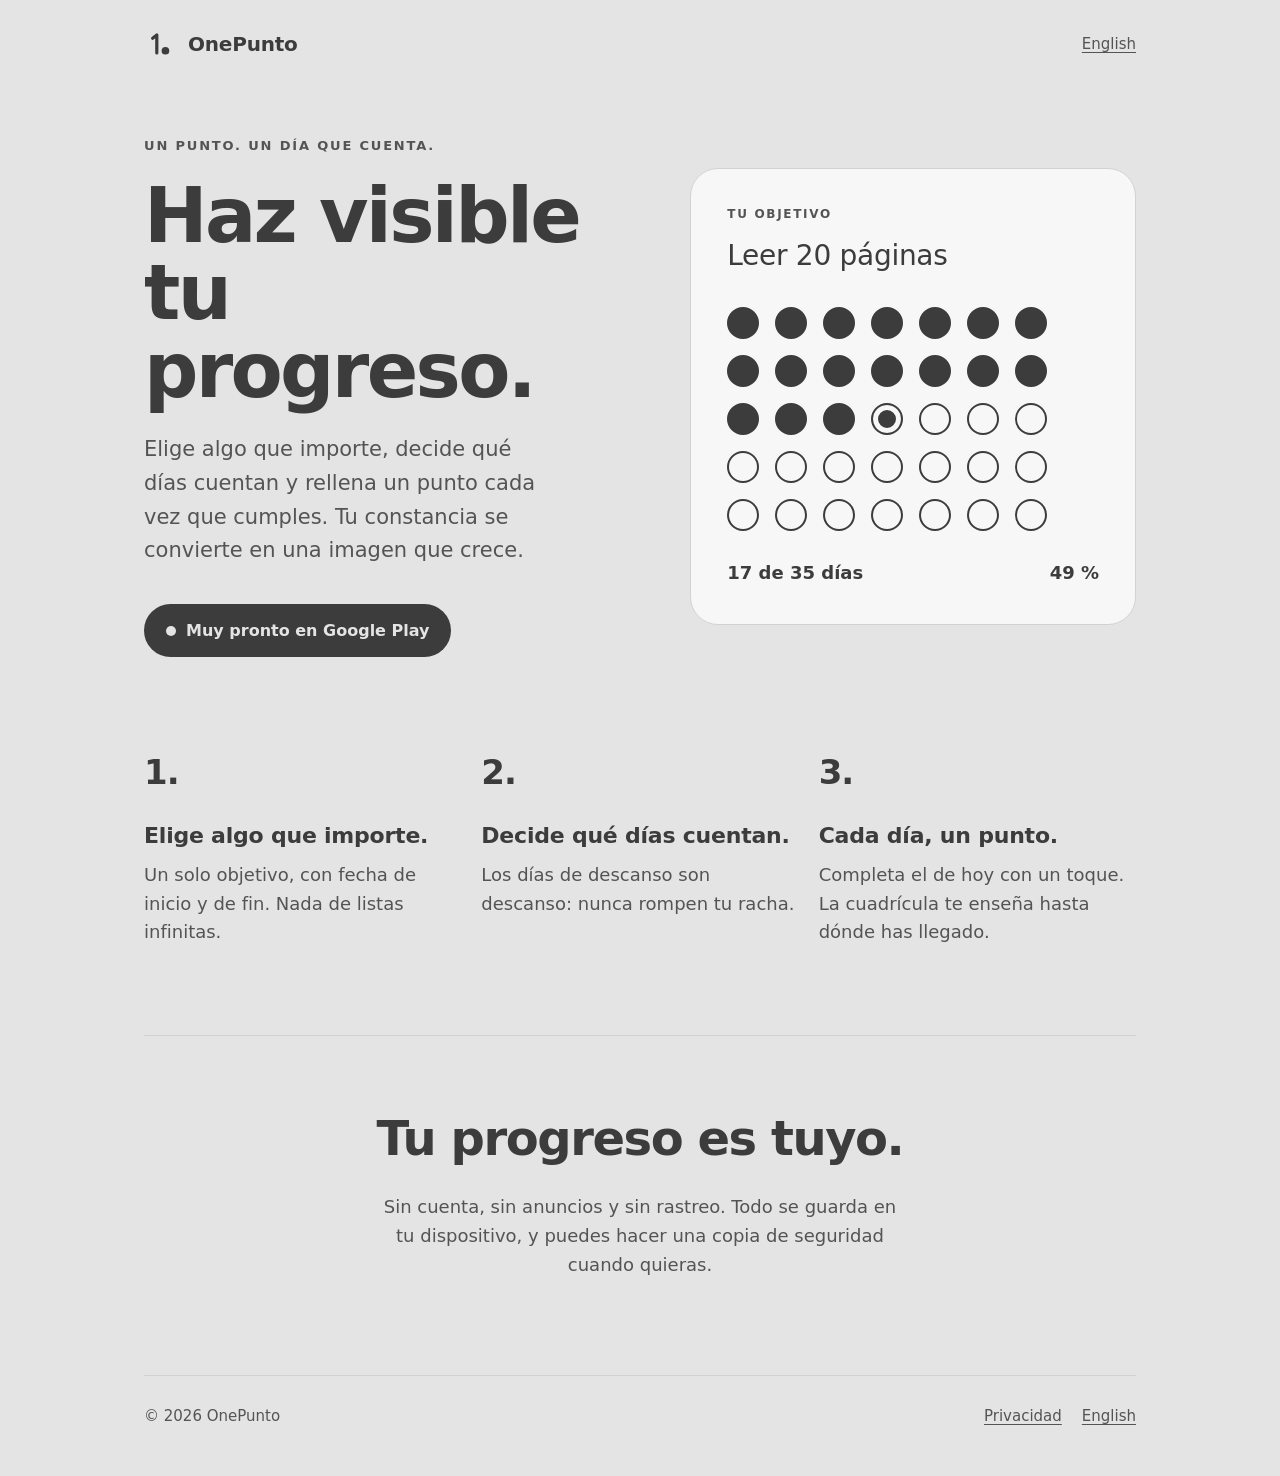
==== index.html @ 5f41b407 "Publish the OnePunto website and privacy policy Co-Authored-By: Claude Opus 5 <noreply@anthropic.com" ====
<!doctype html>
<html lang="es">
<head>
<meta charset="utf-8">
<meta name="viewport" content="width=device-width, initial-scale=1">
<title>OnePunto · Haz visible tu progreso</title>
<meta name="description" content="Un objetivo y un punto cada día. OnePunto convierte tu constancia en una imagen que crece. Sin cuenta, sin anuncios, con tus datos en tu móvil.">
<meta name="theme-color" content="#e4e4e5" media="(prefers-color-scheme: light)">
<meta name="theme-color" content="#242424" media="(prefers-color-scheme: dark)">
<meta property="og:title" content="OnePunto · Haz visible tu progreso">
<meta property="og:description" content="Un objetivo y un punto cada día. OnePunto convierte tu constancia en una imagen que crece. Sin cuenta, sin anuncios, con tus datos en tu móvil.">
<meta property="og:type" content="website">
<meta property="og:image" content="assets/icon-512.png">
<link rel="icon" href="assets/favicon.svg" type="image/svg+xml">
<link rel="apple-touch-icon" href="assets/icon-192.png">
<link rel="alternate" hreflang="en" href="en/">
<link rel="stylesheet" href="assets/style.css">
</head>
<body>
<div class="wrap">
<header class="top">
  <a class="lockup" href="./" aria-label="OnePunto"><svg viewBox="0 0 100 100" aria-hidden="true" focusable="false"><path d="M27,32 L40,22 L40,78" fill="none" stroke="currentColor" stroke-width="10" stroke-linecap="round" stroke-linejoin="round"/><circle cx="67" cy="71" r="12" fill="currentColor"/></svg><span>OnePunto</span></a>
  <a class="lang" href="en/" hreflang="en" lang="en">English</a>
</header>
<main>
<section class="hero">
  <div>
    <p class="eyebrow">Un punto. Un día que cuenta.</p>
    <h1>Haz visible<br>tu progreso.</h1>
    <p class="lead">Elige algo que importe, decide qué días cuentan y rellena un punto cada vez que cumples. Tu constancia se convierte en una imagen que crece.</p>
    <span class="pill">Muy pronto en Google Play</span>
  </div>
  <div class="card">
    <p class="label">Tu objetivo</p>
    <p class="goal">Leer 20 páginas</p>
    <div class="dots" role="img" aria-label="Cuadrícula de ejemplo: 17 de 35 puntos completados y hoy pendiente."><span class="dot on" style="--i:0"></span><span class="dot on" style="--i:1"></span><span class="dot on" style="--i:2"></span><span class="dot on" style="--i:3"></span><span class="dot on" style="--i:4"></span><span class="dot on" style="--i:5"></span><span class="dot on" style="--i:6"></span><span class="dot on" style="--i:7"></span><span class="dot on" style="--i:8"></span><span class="dot on" style="--i:9"></span><span class="dot on" style="--i:10"></span><span class="dot on" style="--i:11"></span><span class="dot on" style="--i:12"></span><span class="dot on" style="--i:13"></span><span class="dot on" style="--i:14"></span><span class="dot on" style="--i:15"></span><span class="dot on" style="--i:16"></span><span class="dot today"></span><span class="dot"></span><span class="dot"></span><span class="dot"></span><span class="dot"></span><span class="dot"></span><span class="dot"></span><span class="dot"></span><span class="dot"></span><span class="dot"></span><span class="dot"></span><span class="dot"></span><span class="dot"></span><span class="dot"></span><span class="dot"></span><span class="dot"></span><span class="dot"></span><span class="dot"></span></div>
    <div class="meta"><span>17 de 35 días</span><span>49 %</span></div>
  </div>
</section>
<div class="steps"><section class="step"><div class="num" aria-hidden="true">1.</div><h2>Elige algo que importe.</h2><p>Un solo objetivo, con fecha de inicio y de fin. Nada de listas infinitas.</p></section><section class="step"><div class="num" aria-hidden="true">2.</div><h2>Decide qué días cuentan.</h2><p>Los días de descanso son descanso: nunca rompen tu racha.</p></section><section class="step"><div class="num" aria-hidden="true">3.</div><h2>Cada día, un punto.</h2><p>Completa el de hoy con un toque. La cuadrícula te enseña hasta dónde has llegado.</p></section></div>
<section class="promise">
  <h2>Tu progreso es tuyo.</h2>
  <p>Sin cuenta, sin anuncios y sin rastreo. Todo se guarda en tu dispositivo, y puedes hacer una copia de seguridad cuando quieras.</p>
</section>
</main>
<footer>
  <span>© 2026 OnePunto</span>
  <nav><a href="privacidad/">Privacidad</a><a href="en/" hreflang="en" lang="en">English</a></nav>
</footer>
</div>
</body>
</html>
---- assets/style.css ----
/* OnePunto: paper and ink, the same palette as the app. */
:root {
  --paper: #e4e4e5;
  --surface: #f7f7f7;
  --ink: #3c3c3c;
  --soft: #545454;
  --line: #d2d2d2;
  --radius: 28px;
  color-scheme: light dark;
}
@media (prefers-color-scheme: dark) {
  :root {
    --paper: #242424;
    --surface: #2f2f2f;
    --ink: #e4e4e5;
    --soft: #bebebe;
    --line: #454545;
  }
}
* { box-sizing: border-box; }
html { -webkit-text-size-adjust: 100%; }
body {
  margin: 0;
  background: var(--paper);
  color: var(--ink);
  font: 400 18px/1.6 system-ui, -apple-system, "Segoe UI", Roboto, "Helvetica Neue", Arial, sans-serif;
  -webkit-font-smoothing: antialiased;
}
a { color: inherit; text-underline-offset: 3px; }
a:focus-visible { outline: 3px solid var(--ink); outline-offset: 3px; border-radius: 6px; }
.wrap { max-width: 1040px; margin: 0 auto; padding: 0 24px; }
header.top { display: flex; align-items: center; justify-content: space-between; padding: 28px 0; }
.lockup { display: inline-flex; align-items: center; gap: 12px; text-decoration: none; font-weight: 600; font-size: 20px; letter-spacing: -0.01em; }
.lockup svg { width: 32px; height: 32px; }
.lang { font-size: 15px; color: var(--soft); }
.hero { display: grid; grid-template-columns: 1.1fr 1fr; gap: 56px; align-items: center; padding: 48px 0 88px; }
.eyebrow { font-size: 13px; font-weight: 600; letter-spacing: 0.14em; text-transform: uppercase; color: var(--soft); margin: 0 0 20px; }
h1 { font-size: clamp(44px, 7vw, 76px); line-height: 1.02; letter-spacing: -0.035em; margin: 0 0 24px; font-weight: 700; }
.lead { font-size: 21px; color: var(--soft); margin: 0 0 36px; max-width: 30ch; }
.pill { display: inline-flex; align-items: center; gap: 10px; background: var(--ink); color: var(--paper); border-radius: 999px; padding: 14px 22px; font-weight: 600; font-size: 16px; }
.pill::before { content: ""; width: 10px; height: 10px; border-radius: 50%; background: currentColor; }
.card { background: var(--surface); border: 1px solid var(--line); border-radius: var(--radius); padding: 36px; }
.card .label { font-size: 12px; font-weight: 600; letter-spacing: 0.14em; text-transform: uppercase; color: var(--soft); margin: 0 0 10px; }
.card .goal { font-size: 28px; margin: 0 0 28px; letter-spacing: -0.01em; }
.dots { display: grid; grid-template-columns: repeat(7, 1fr); gap: 16px; max-width: 320px; }
.dot { aspect-ratio: 1; border-radius: 50%; border: 2px solid var(--ink); }
.dot.on { background: var(--ink); animation: fill 420ms ease-out both; animation-delay: calc(var(--i) * 90ms + 300ms); }
.dot.today { box-shadow: inset 0 0 0 5px var(--surface), inset 0 0 0 20px var(--ink); animation: none; background: transparent; }
.meta { display: flex; justify-content: space-between; margin-top: 28px; font-weight: 600; }
@keyframes fill { from { background: transparent; transform: scale(0.6); } to { background: var(--ink); transform: scale(1); } }
.steps { display: grid; grid-template-columns: repeat(3, 1fr); gap: 20px; padding: 0 0 88px; }
.step h2 { font-size: 22px; margin: 18px 0 8px; letter-spacing: -0.01em; }
.step p { margin: 0; color: var(--soft); }
.num { font-weight: 700; font-size: 34px; letter-spacing: -0.03em; }
.num b { font-weight: 700; }
.promise { text-align: center; padding: 64px 0 96px; border-top: 1px solid var(--line); }
.promise h2 { font-size: clamp(32px, 5vw, 48px); letter-spacing: -0.03em; margin: 0 0 16px; }
.promise p { color: var(--soft); max-width: 46ch; margin: 0 auto; }
footer { border-top: 1px solid var(--line); padding: 28px 0 48px; font-size: 15px; color: var(--soft); display: flex; gap: 24px; flex-wrap: wrap; justify-content: space-between; }
footer nav { display: flex; gap: 20px; }
article.legal { max-width: 720px; padding: 24px 0 80px; }
article.legal h1 { font-size: clamp(36px, 6vw, 52px); }
article.legal h2 { font-size: 22px; margin: 44px 0 10px; letter-spacing: -0.01em; }
article.legal p, article.legal li { color: var(--ink); }
article.legal .updated { color: var(--soft); margin-top: -8px; }
article.legal .summary { background: var(--surface); border: 1px solid var(--line); border-radius: 20px; padding: 22px 26px; font-size: 19px; }
@media (max-width: 820px) {
  .hero { grid-template-columns: 1fr; gap: 40px; padding: 24px 0 64px; }
  .steps { grid-template-columns: 1fr; }
  .card { padding: 28px; }
}
@media (prefers-reduced-motion: reduce) {
  .dot.on { animation: none; }
}
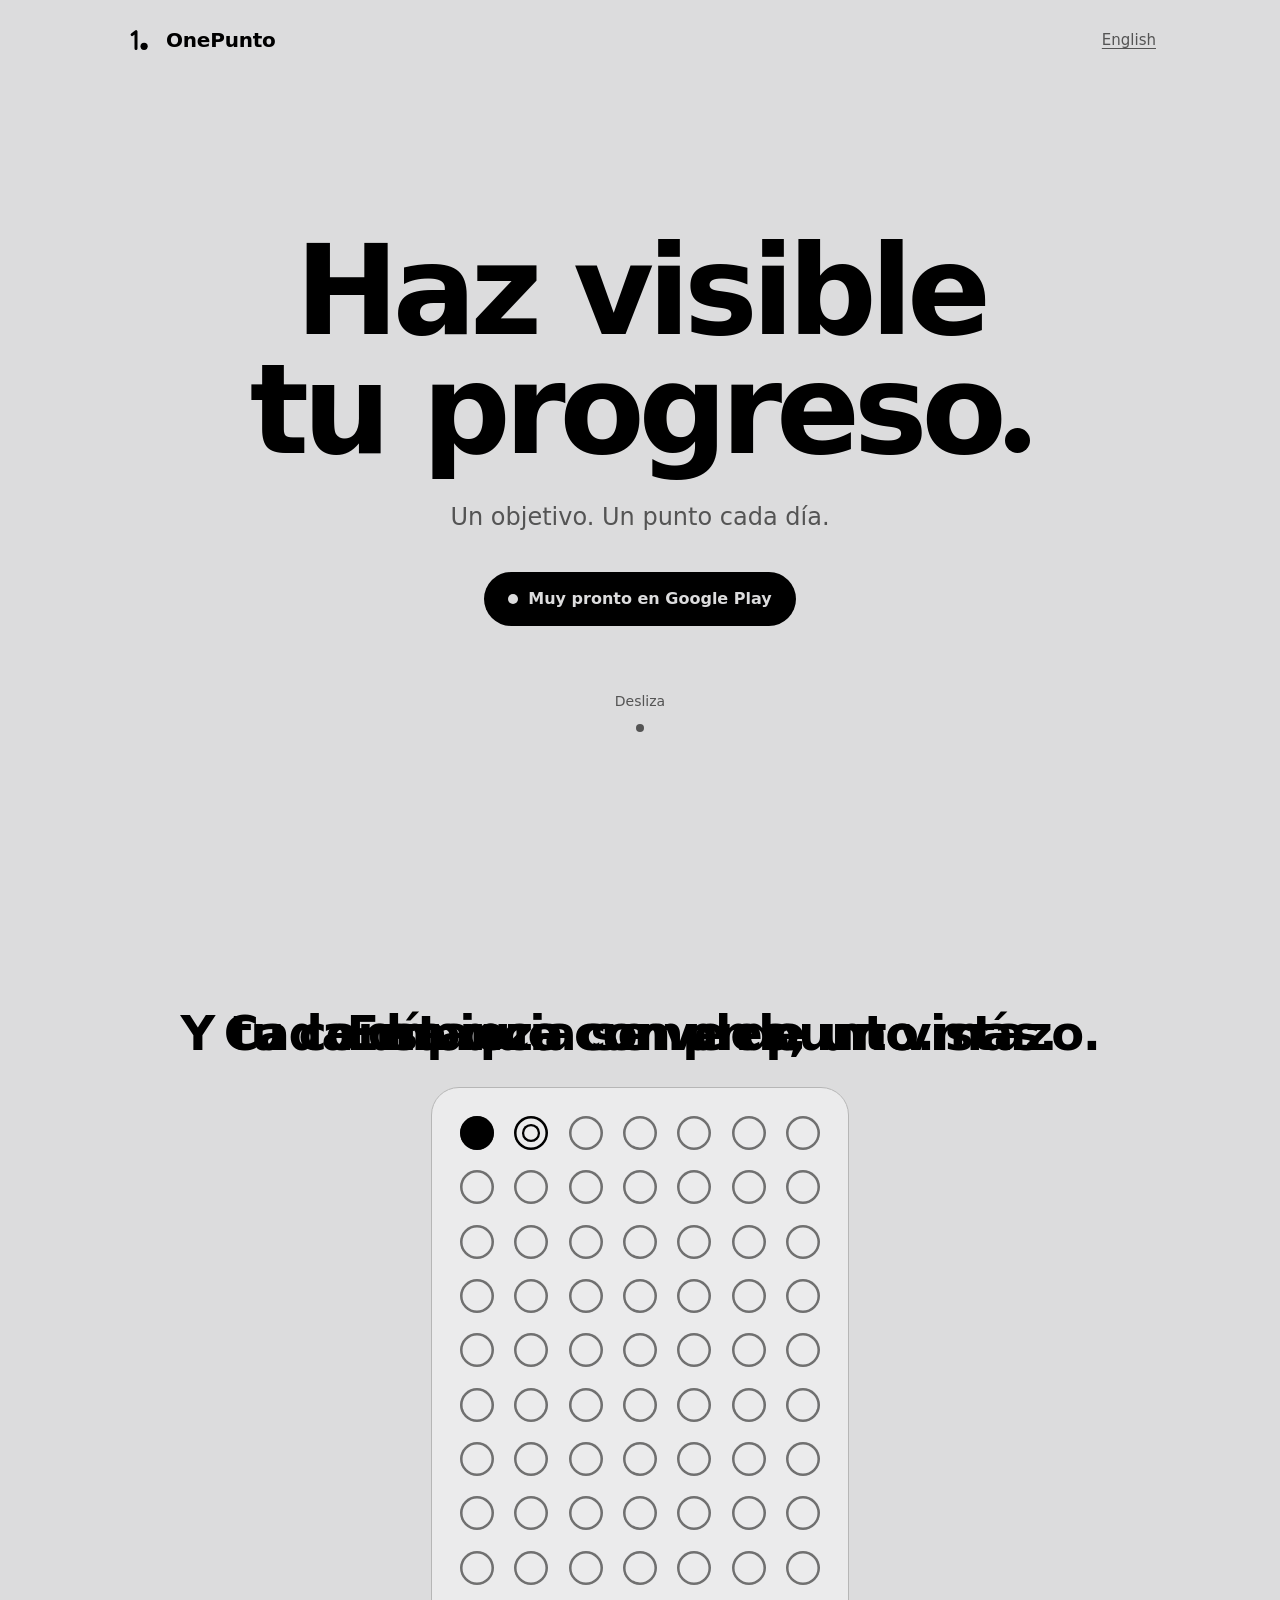
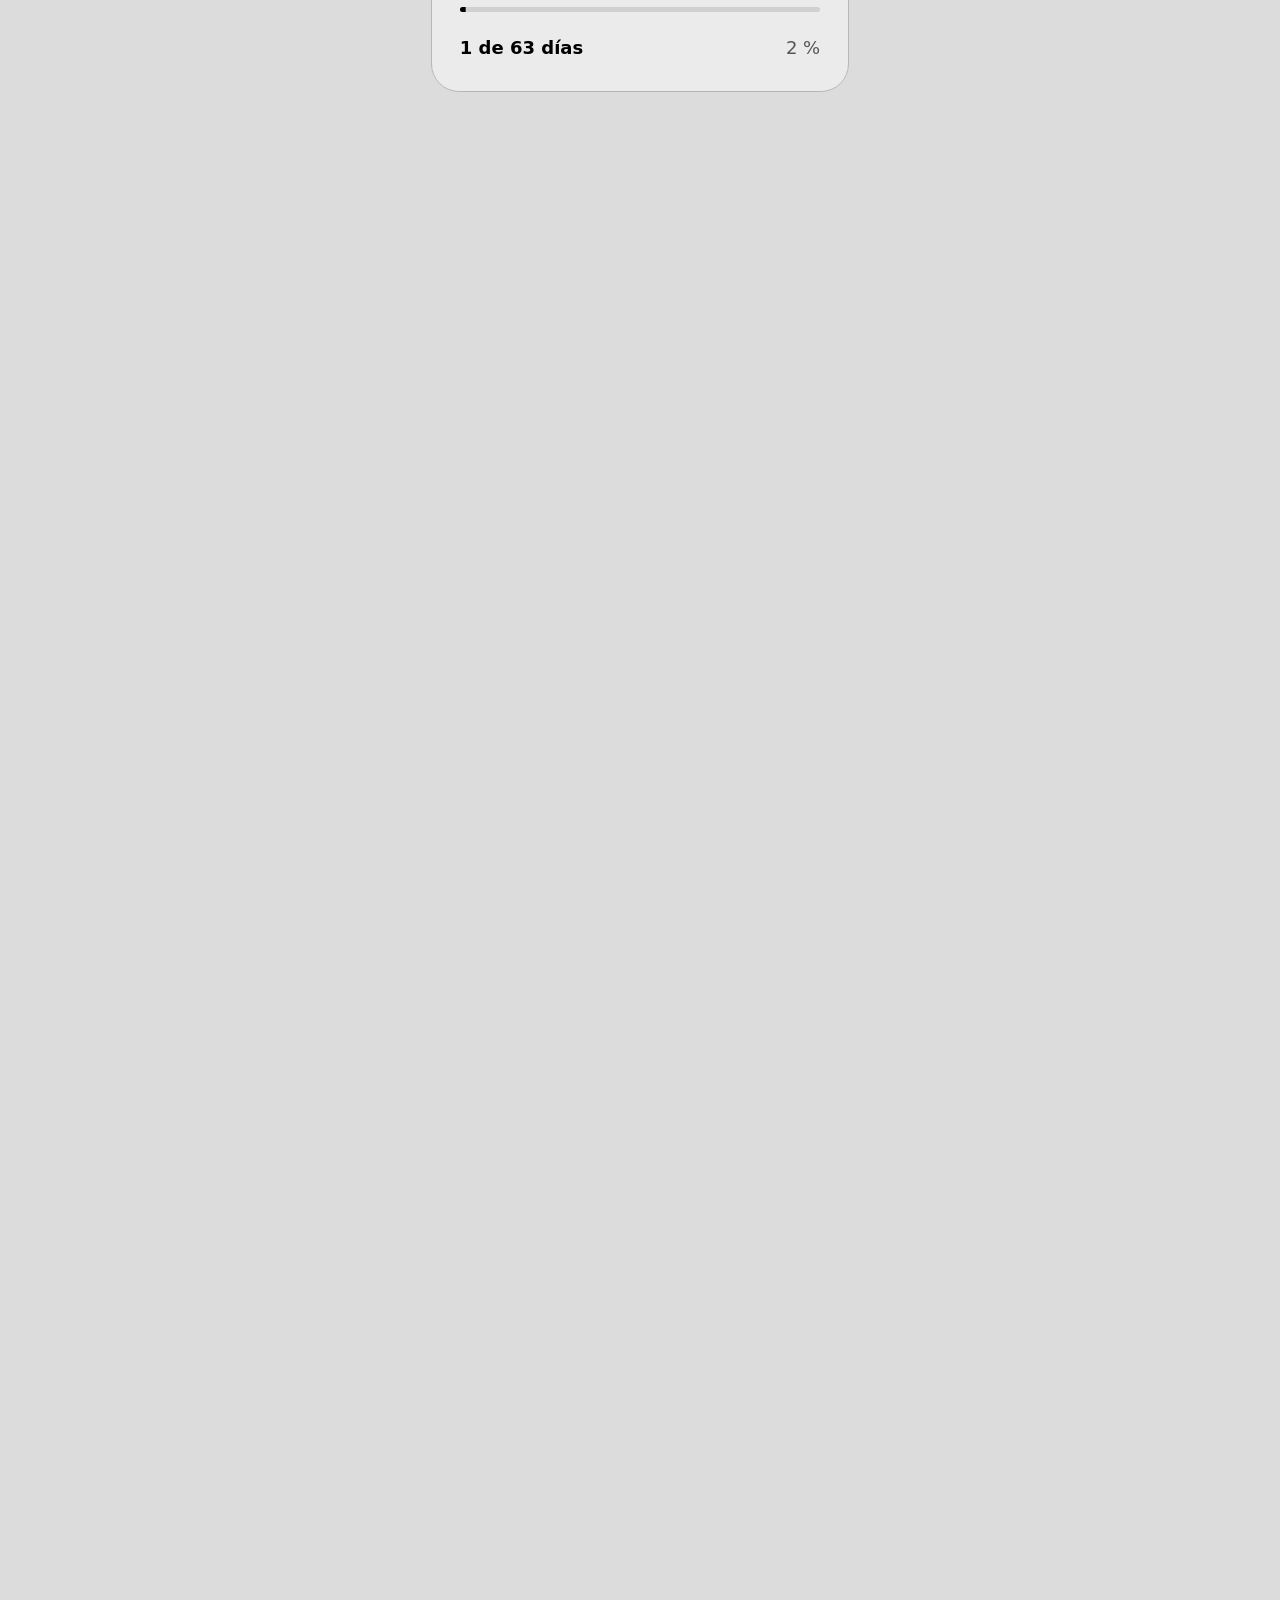
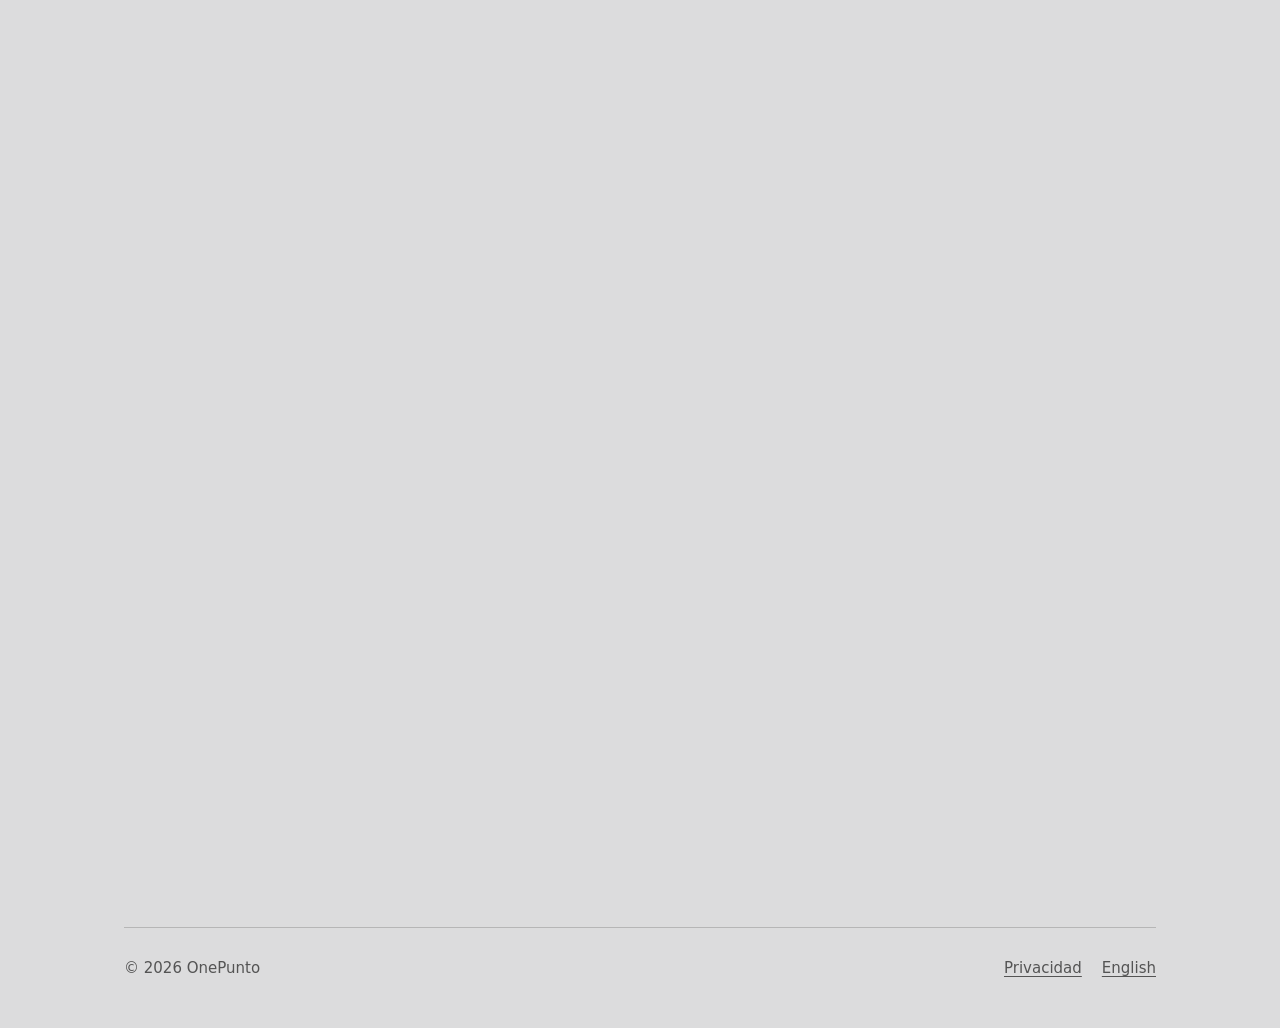
==== commit c2cacbd4: "Rebuild the home page around a bouncing dot The page now looks and moves like the app: its greys wit" ====
--- a/index.html
+++ b/index.html
@@ -5,18 +5,23 @@
 <meta name="viewport" content="width=device-width, initial-scale=1">
 <title>OnePunto · Haz visible tu progreso</title>
 <meta name="description" content="Un objetivo y un punto cada día. OnePunto convierte tu constancia en una imagen que crece. Sin cuenta, sin anuncios, con tus datos en tu móvil.">
-<meta name="theme-color" content="#e4e4e5" media="(prefers-color-scheme: light)">
-<meta name="theme-color" content="#242424" media="(prefers-color-scheme: dark)">
+<meta name="theme-color" content="#dcdcdd" media="(prefers-color-scheme: light)">
+<meta name="theme-color" content="#000000" media="(prefers-color-scheme: dark)">
 <meta property="og:title" content="OnePunto · Haz visible tu progreso">
 <meta property="og:description" content="Un objetivo y un punto cada día. OnePunto convierte tu constancia en una imagen que crece. Sin cuenta, sin anuncios, con tus datos en tu móvil.">
 <meta property="og:type" content="website">
-<meta property="og:image" content="assets/icon-512.png">
+<meta property="og:url" content="https://calep-mkdir.github.io/onepunto-web/">
+<meta property="og:image" content="https://calep-mkdir.github.io/onepunto-web/assets/og-es.jpg">
+<meta name="twitter:card" content="summary_large_image">
 <link rel="icon" href="assets/favicon.svg" type="image/svg+xml">
 <link rel="apple-touch-icon" href="assets/icon-192.png">
 <link rel="alternate" hreflang="en" href="en/">
 <link rel="stylesheet" href="assets/style.css">
+<script>(function(){var d=document.documentElement;d.classList.add('js');try{if(!sessionStorage.getItem('onepunto-intro')&&!matchMedia('(prefers-reduced-motion: reduce)').matches&&'animate' in d&&window.CSS&&CSS.supports('clip-path','circle(1px at 1px 1px)')){d.classList.add('intro');setTimeout(function(){d.classList.remove('intro')},5000)}}catch(e){}})();</script>
+<script src="assets/site.js" defer></script>
 </head>
 <body>
+<div class="page">
 <div class="wrap">
 <header class="top">
   <a class="lockup" href="./" aria-label="OnePunto"><svg viewBox="0 0 100 100" aria-hidden="true" focusable="false"><path d="M27,32 L40,22 L40,78" fill="none" stroke="currentColor" stroke-width="10" stroke-linecap="round" stroke-linejoin="round"/><circle cx="67" cy="71" r="12" fill="currentColor"/></svg><span>OnePunto</span></a>
@@ -25,22 +30,48 @@
 <main>
 <section class="hero">
   <div>
-    <p class="eyebrow">Un punto. Un día que cuenta.</p>
-    <h1>Haz visible<br>tu progreso.</h1>
-    <p class="lead">Elige algo que importe, decide qué días cuentan y rellena un punto cada vez que cumples. Tu constancia se convierte en una imagen que crece.</p>
+    <h1>Haz visible<br>tu progreso<span class="period" aria-hidden="true"></span><span class="sr">.</span></h1>
+    <p class="lead">Un objetivo. Un punto cada día.</p>
     <span class="pill">Muy pronto en Google Play</span>
-  </div>
-  <div class="card">
-    <p class="label">Tu objetivo</p>
-    <p class="goal">Leer 20 páginas</p>
-    <div class="dots" role="img" aria-label="Cuadrícula de ejemplo: 17 de 35 puntos completados y hoy pendiente."><span class="dot on" style="--i:0"></span><span class="dot on" style="--i:1"></span><span class="dot on" style="--i:2"></span><span class="dot on" style="--i:3"></span><span class="dot on" style="--i:4"></span><span class="dot on" style="--i:5"></span><span class="dot on" style="--i:6"></span><span class="dot on" style="--i:7"></span><span class="dot on" style="--i:8"></span><span class="dot on" style="--i:9"></span><span class="dot on" style="--i:10"></span><span class="dot on" style="--i:11"></span><span class="dot on" style="--i:12"></span><span class="dot on" style="--i:13"></span><span class="dot on" style="--i:14"></span><span class="dot on" style="--i:15"></span><span class="dot on" style="--i:16"></span><span class="dot today"></span><span class="dot"></span><span class="dot"></span><span class="dot"></span><span class="dot"></span><span class="dot"></span><span class="dot"></span><span class="dot"></span><span class="dot"></span><span class="dot"></span><span class="dot"></span><span class="dot"></span><span class="dot"></span><span class="dot"></span><span class="dot"></span><span class="dot"></span><span class="dot"></span><span class="dot"></span></div>
-    <div class="meta"><span>17 de 35 días</span><span>49 %</span></div>
+    <div><a class="hint" href="#story">Desliza</a></div>
   </div>
 </section>
-<div class="steps"><section class="step"><div class="num" aria-hidden="true">1.</div><h2>Elige algo que importe.</h2><p>Un solo objetivo, con fecha de inicio y de fin. Nada de listas infinitas.</p></section><section class="step"><div class="num" aria-hidden="true">2.</div><h2>Decide qué días cuentan.</h2><p>Los días de descanso son descanso: nunca rompen tu racha.</p></section><section class="step"><div class="num" aria-hidden="true">3.</div><h2>Cada día, un punto.</h2><p>Completa el de hoy con un toque. La cuadrícula te enseña hasta dónde has llegado.</p></section></div>
-<section class="promise">
+<section class="story" id="story">
+  <div class="sticky">
+    <div class="captions"><h2 class="shown">Empieza con un punto.</h2><h2 aria-hidden="true">Cada día que cumples, uno más.</h2><h2 aria-hidden="true">Y tu constancia se ve de un vistazo.</h2></div>
+    <div class="card">
+      <div class="grid" role="img" aria-label="Cuadrícula de ejemplo de un objetivo de 63 días, que se completa al desplazarte."><span class="dot on"></span><span class="dot on"></span><span class="dot on"></span><span class="dot on"></span><span class="dot on"></span><span class="dot on"></span><span class="dot on"></span><span class="dot on"></span><span class="dot on"></span><span class="dot on"></span><span class="dot on"></span><span class="dot on"></span><span class="dot on"></span><span class="dot on"></span><span class="dot on"></span><span class="dot on"></span><span class="dot on"></span><span class="dot today"></span><span class="dot"></span><span class="dot"></span><span class="dot"></span><span class="dot"></span><span class="dot"></span><span class="dot"></span><span class="dot"></span><span class="dot"></span><span class="dot"></span><span class="dot"></span><span class="dot"></span><span class="dot"></span><span class="dot"></span><span class="dot"></span><span class="dot"></span><span class="dot"></span><span class="dot"></span><span class="dot"></span><span class="dot"></span><span class="dot"></span><span class="dot"></span><span class="dot"></span><span class="dot"></span><span class="dot"></span><span class="dot"></span><span class="dot"></span><span class="dot"></span><span class="dot"></span><span class="dot"></span><span class="dot"></span><span class="dot"></span><span class="dot"></span><span class="dot"></span><span class="dot"></span><span class="dot"></span><span class="dot"></span><span class="dot"></span><span class="dot"></span><span class="dot"></span><span class="dot"></span><span class="dot"></span><span class="dot"></span><span class="dot"></span><span class="dot"></span><span class="dot"></span></div>
+      <div class="track" aria-hidden="true"><i></i></div>
+      <p class="counter" aria-hidden="true"><b data-days="{n} de {t} días">17 de 63 días</b><span data-share>27 %</span></p>
+    </div>
+  </div>
+</section>
+<section class="how">
+  <h2 class="section-title reveal">Así de simple.</h2>
+  <div class="steps"><section class="step card reveal" style="--d:0.00s"><div class="num" aria-hidden="true">1.</div><h3>Elige algo que importe.</h3><p>Un solo objetivo, con fecha de inicio y de fin.</p></section><section class="step card reveal" style="--d:0.08s"><div class="num" aria-hidden="true">2.</div><h3>Decide qué días cuentan.</h3><p>De lunes a viernes, cada día o los que tú quieras.</p></section><section class="step card reveal" style="--d:0.16s"><div class="num" aria-hidden="true">3.</div><h3>Un toque al día.</h3><p>Completa el punto de hoy con un toque en el cuadrado. Otro toque lo deshace.</p></section></div>
+</section>
+<section class="try">
+  <div class="try-text reveal">
+    <h2 class="section-title">Pruébalo.</h2>
+    <p>Toca el cuadrado para completar el día y vuelve a tocarlo para deshacerlo. Así funciona la app.</p>
+  </div>
+  <div class="device reveal" style="--d:.1s">
+    <p class="date">viernes, 18 de septiembre</p>
+    <div class="headline" aria-live="polite"><h3>Hazlo visible.</h3><h3 class="coming" aria-hidden="true">Uno más.</h3></div>
+    <div class="card">
+      <p class="title">Leer 20 páginas</p>
+      <div class="grid" role="img" aria-label="Cuadrícula de ejemplo: 17 de 35 puntos completados y hoy pendiente."><span class="dot on"></span><span class="dot on"></span><span class="dot on"></span><span class="dot on"></span><span class="dot on"></span><span class="dot on"></span><span class="dot on"></span><span class="dot on"></span><span class="dot on"></span><span class="dot on"></span><span class="dot on"></span><span class="dot on"></span><span class="dot on"></span><span class="dot on"></span><span class="dot on"></span><span class="dot on"></span><span class="dot on"></span><span class="dot today"></span><span class="dot"></span><span class="dot"></span><span class="dot"></span><span class="dot"></span><span class="dot"></span><span class="dot"></span><span class="dot"></span><span class="dot"></span><span class="dot"></span><span class="dot"></span><span class="dot"></span><span class="dot"></span><span class="dot"></span><span class="dot"></span><span class="dot"></span><span class="dot"></span><span class="dot"></span></div>
+      <p class="counter" aria-hidden="true"><b data-days="{n} de {t} días">17 de 35 días</b><span data-share>49 %</span></p>
+    </div>
+    <button class="square" type="button" aria-pressed="false" aria-label="Completar hoy" data-completed="17"></button>
+    <p class="tip" data-tap="Toca para completar hoy" data-undo="Toca otra vez para deshacer">Toca para completar hoy</p>
+  </div>
+</section>
+<div class="details"><section class="detail card reveal" style="--d:0.00s"><h3>Sin culpa.</h3><p>Los días de descanso son descanso: nunca rompen tu racha.</p></section><section class="detail card reveal" style="--d:0.08s"><h3>Un aviso a tu hora.</h3><p>Un recordatorio opcional, solo los días que cuentan y solo si hoy sigue pendiente.</p></section><section class="detail card reveal" style="--d:0.16s"><h3>De día y de noche.</h3><p>Claro u oscuro, en español o en inglés. Siempre en calma.</p></section></div>
+<section class="promise reveal">
   <h2>Tu progreso es tuyo.</h2>
-  <p>Sin cuenta, sin anuncios y sin rastreo. Todo se guarda en tu dispositivo, y puedes hacer una copia de seguridad cuando quieras.</p>
+  <p>Sin cuenta, sin anuncios y sin rastreo. Todo se guarda en tu móvil, y puedes hacer una copia de seguridad cuando quieras.</p>
+  <span class="pill">Muy pronto en Google Play</span>
 </section>
 </main>
 <footer>
@@ -48,5 +79,6 @@
   <nav><a href="privacidad/">Privacidad</a><a href="en/" hreflang="en" lang="en">English</a></nav>
 </footer>
 </div>
+</div>
 </body>
 </html>
--- a/assets/style.css
+++ b/assets/style.css
@@ -1,74 +1,167 @@
-/* OnePunto: paper and ink, the same palette as the app. */
+/* OnePunto: the app's palette, type and motion. Black carries what matters;
+   the greys stay calm around it. */
 :root {
-  --paper: #e4e4e5;
-  --surface: #f7f7f7;
+  --paper: #dcdcdd;
+  --surface: #ebebec;
   --ink: #3c3c3c;
   --soft: #545454;
-  --line: #d2d2d2;
+  --line: #b6b6b6;
+  --empty: #707070;
+  --track: #d0d0d0;
+  --accent: #000;
+  --on-accent: #dcdcdd;
   --radius: 28px;
+  --curve: cubic-bezier(.05, .7, .1, 1);
+  --pop: cubic-bezier(.34, 1.56, .64, 1);
   color-scheme: light dark;
 }
 @media (prefers-color-scheme: dark) {
   :root {
-    --paper: #242424;
-    --surface: #2f2f2f;
+    --paper: #000;
+    --surface: #242424;
     --ink: #e4e4e5;
     --soft: #bebebe;
-    --line: #454545;
+    --line: #3c3c3c;
+    --empty: #949494;
+    --track: #3c3c3c;
+    --accent: #f7f7f7;
+    --on-accent: #000;
   }
 }
+
 * { box-sizing: border-box; }
 html { -webkit-text-size-adjust: 100%; }
 body {
   margin: 0;
   background: var(--paper);
   color: var(--ink);
-  font: 400 18px/1.6 system-ui, -apple-system, "Segoe UI", Roboto, "Helvetica Neue", Arial, sans-serif;
+  /* The app's own type: Roboto on Android, the system face elsewhere. */
+  font: 400 18px/1.6 Roboto, system-ui, -apple-system, "Segoe UI", "Helvetica Neue", Arial, sans-serif;
   -webkit-font-smoothing: antialiased;
+  overflow-x: clip;
 }
+h1, h2, h3 { color: var(--accent); font-weight: 700; letter-spacing: -.03em; line-height: 1.05; margin: 0; }
+p { margin: 0; }
 a { color: inherit; text-underline-offset: 3px; }
-a:focus-visible { outline: 3px solid var(--ink); outline-offset: 3px; border-radius: 6px; }
-.wrap { max-width: 1040px; margin: 0 auto; padding: 0 24px; }
-header.top { display: flex; align-items: center; justify-content: space-between; padding: 28px 0; }
-.lockup { display: inline-flex; align-items: center; gap: 12px; text-decoration: none; font-weight: 600; font-size: 20px; letter-spacing: -0.01em; }
-.lockup svg { width: 32px; height: 32px; }
+:focus-visible { outline: 3px solid var(--accent); outline-offset: 4px; border-radius: 10px; }
+.wrap { max-width: 1080px; margin: 0 auto; padding: 0 24px; }
+.sr { position: absolute; width: 1px; height: 1px; overflow: hidden; clip-path: inset(50%); white-space: nowrap; }
+
+/* Header and footer */
+header.top { display: flex; align-items: center; justify-content: space-between; padding: 24px 0; }
+.lockup { display: inline-flex; align-items: center; gap: 12px; text-decoration: none; color: var(--accent); font-weight: 600; font-size: 20px; letter-spacing: -.01em; }
+.lockup svg { width: 30px; height: 30px; }
 .lang { font-size: 15px; color: var(--soft); }
-.hero { display: grid; grid-template-columns: 1.1fr 1fr; gap: 56px; align-items: center; padding: 48px 0 88px; }
-.eyebrow { font-size: 13px; font-weight: 600; letter-spacing: 0.14em; text-transform: uppercase; color: var(--soft); margin: 0 0 20px; }
-h1 { font-size: clamp(44px, 7vw, 76px); line-height: 1.02; letter-spacing: -0.035em; margin: 0 0 24px; font-weight: 700; }
-.lead { font-size: 21px; color: var(--soft); margin: 0 0 36px; max-width: 30ch; }
-.pill { display: inline-flex; align-items: center; gap: 10px; background: var(--ink); color: var(--paper); border-radius: 999px; padding: 14px 22px; font-weight: 600; font-size: 16px; }
-.pill::before { content: ""; width: 10px; height: 10px; border-radius: 50%; background: currentColor; }
-.card { background: var(--surface); border: 1px solid var(--line); border-radius: var(--radius); padding: 36px; }
-.card .label { font-size: 12px; font-weight: 600; letter-spacing: 0.14em; text-transform: uppercase; color: var(--soft); margin: 0 0 10px; }
-.card .goal { font-size: 28px; margin: 0 0 28px; letter-spacing: -0.01em; }
-.dots { display: grid; grid-template-columns: repeat(7, 1fr); gap: 16px; max-width: 320px; }
-.dot { aspect-ratio: 1; border-radius: 50%; border: 2px solid var(--ink); }
-.dot.on { background: var(--ink); animation: fill 420ms ease-out both; animation-delay: calc(var(--i) * 90ms + 300ms); }
-.dot.today { box-shadow: inset 0 0 0 5px var(--surface), inset 0 0 0 20px var(--ink); animation: none; background: transparent; }
-.meta { display: flex; justify-content: space-between; margin-top: 28px; font-weight: 600; }
-@keyframes fill { from { background: transparent; transform: scale(0.6); } to { background: var(--ink); transform: scale(1); } }
-.steps { display: grid; grid-template-columns: repeat(3, 1fr); gap: 20px; padding: 0 0 88px; }
-.step h2 { font-size: 22px; margin: 18px 0 8px; letter-spacing: -0.01em; }
-.step p { margin: 0; color: var(--soft); }
-.num { font-weight: 700; font-size: 34px; letter-spacing: -0.03em; }
-.num b { font-weight: 700; }
-.promise { text-align: center; padding: 64px 0 96px; border-top: 1px solid var(--line); }
-.promise h2 { font-size: clamp(32px, 5vw, 48px); letter-spacing: -0.03em; margin: 0 0 16px; }
-.promise p { color: var(--soft); max-width: 46ch; margin: 0 auto; }
 footer { border-top: 1px solid var(--line); padding: 28px 0 48px; font-size: 15px; color: var(--soft); display: flex; gap: 24px; flex-wrap: wrap; justify-content: space-between; }
 footer nav { display: flex; gap: 20px; }
+
+/* Hero: the bouncing dot lands as the headline's full stop. */
+.hero { min-height: calc(100svh - 80px); display: grid; place-items: center; text-align: center; padding: 24px 0 40px; }
+.hero h1 { font-size: clamp(52px, 11vw, 124px); line-height: .96; letter-spacing: -.05em; }
+.period { display: inline-block; width: .2em; height: .2em; margin-left: .04em; border-radius: 50%; background: var(--accent); }
+.lead { font-size: clamp(19px, 2.4vw, 24px); color: var(--soft); margin: 28px auto 36px; max-width: 26ch; }
+.pill { display: inline-flex; align-items: center; gap: 10px; background: var(--accent); color: var(--on-accent); border-radius: 999px; padding: 14px 24px; font-weight: 600; font-size: 16px; }
+.pill::before { content: ""; width: 10px; height: 10px; border-radius: 50%; background: currentColor; }
+.hint { display: inline-flex; flex-direction: column; align-items: center; gap: 12px; margin-top: 64px; color: var(--soft); font-size: 14px; text-decoration: none; }
+.hint::after { content: ""; width: 8px; height: 8px; border-radius: 50%; background: currentColor; animation: hint 1.8s var(--curve) infinite; }
+@keyframes hint { 0%, 100% { transform: translateY(0); opacity: 1; } 55% { transform: translateY(14px); opacity: .35; } }
+
+/* Intro: the page waits behind a single dot, then unfolds out of it. */
+.intro .page { clip-path: circle(0px at 50% 50%); }
+.intro .period { visibility: hidden; }
+.stage { position: fixed; inset: 0; z-index: 10; pointer-events: none; }
+.drop { position: absolute; left: 50%; top: 50%; width: 28px; height: 28px; margin: -28px 0 0 -14px; border-radius: 50%; background: var(--accent); transform-origin: 50% 100%; will-change: transform; }
+
+/* Dots, as the app draws them. */
+.grid { --dot: 30px; display: grid; grid-template-columns: repeat(7, var(--dot)); gap: calc(var(--dot) * .6); justify-content: center; }
+.dot { position: relative; width: var(--dot); height: var(--dot); border-radius: 50%; box-shadow: inset 0 0 0 max(1.5px, calc(var(--dot) * .075)) var(--empty); }
+.dot::after { content: ""; position: absolute; inset: 0; border-radius: 50%; background: var(--accent); transform: scale(0); transition: transform .42s var(--pop); }
+.dot.on::after { transform: scale(1); }
+.dot.today { box-shadow: inset 0 0 0 max(1.5px, calc(var(--dot) * .075)) var(--accent); }
+.dot.today::before { content: ""; position: absolute; inset: 24%; border-radius: 50%; box-shadow: inset 0 0 0 max(1.3px, calc(var(--dot) * .065)) var(--accent); }
+.dot.ring::before { content: ""; position: absolute; inset: 0; border-radius: 50%; box-shadow: 0 0 0 2px var(--accent); animation: ring .6s ease-out forwards; }
+@keyframes ring { from { transform: scale(1); opacity: .5; } to { transform: scale(1.8); opacity: 0; } }
+.card { background: var(--surface); border: 1px solid var(--line); border-radius: var(--radius); }
+
+/* Story: one dot becomes the picture of a goal as the page scrolls. */
+.story .sticky { display: grid; justify-items: center; align-content: center; gap: 28px; padding: 64px 0; }
+.js .story { height: 300vh; }
+.js .story .sticky { position: sticky; top: 0; height: 100svh; padding: 0; }
+.captions { display: grid; width: 100%; text-align: center; font-size: clamp(28px, 4.6vw, 48px); }
+.captions h2 { grid-area: 1 / 1; font-size: inherit; opacity: 0; transform: translateY(.35em); transition: opacity .5s var(--curve), transform .5s var(--curve); }
+.captions h2.shown { opacity: 1; transform: none; }
+.story .card { padding: 28px; }
+.story .grid { --dot: min(34px, 7vw, 4.2svh); }
+.counter { display: flex; justify-content: space-between; gap: 16px; margin-top: 22px; font-variant-numeric: tabular-nums; }
+.counter b { color: var(--accent); font-weight: 600; }
+.counter span { color: var(--soft); }
+.track { height: 5px; border-radius: 5px; background: var(--track); margin-top: 22px; overflow: hidden; }
+.track i { display: block; height: 100%; width: 100%; background: var(--accent); border-radius: inherit; transform-origin: left; transform: scaleX(var(--p, .27)); transition: transform .42s var(--curve); }
+
+/* How it works */
+.section-title { font-size: clamp(36px, 5.6vw, 60px); margin-bottom: 40px; }
+.how { padding: 120px 0 40px; }
+.steps { display: grid; grid-template-columns: repeat(3, 1fr); gap: 20px; }
+.step { padding: 32px; }
+.num { font-weight: 700; font-size: 40px; line-height: 1; color: var(--accent); letter-spacing: -.04em; }
+.step h3 { font-size: 22px; margin: 22px 0 8px; letter-spacing: -.02em; }
+.step p, .detail p, .try-text p { color: var(--soft); }
+
+/* Try it: the square from the app, working. */
+.try { display: grid; grid-template-columns: 1fr 1fr; gap: 64px; align-items: center; padding: 120px 0; }
+.try-text p { font-size: 20px; margin-top: 20px; max-width: 30ch; }
+.device { width: 100%; max-width: 360px; margin: 0 auto; background: var(--paper); border: 1px solid var(--line); border-radius: 44px; padding: 28px 22px 22px; box-shadow: 0 40px 80px -40px rgba(0, 0, 0, .45); }
+.device .date { color: var(--soft); font-size: 14px; }
+.device .headline { display: grid; margin: 2px 0 16px; font-size: 26px; }
+.device .headline h3 { grid-area: 1 / 1; font-size: inherit; transition: opacity .3s var(--curve), transform .3s var(--curve); }
+.device .headline h3.leaving { opacity: 0; transform: translateY(-.3em); transition-timing-function: cubic-bezier(.3, 0, .8, .15); }
+.device .headline h3.coming { opacity: 0; transform: translateY(.3em); transition: none; }
+.device .card { padding: 20px; }
+.device .title { color: var(--accent); font-weight: 600; font-size: 15px; margin-bottom: 14px; }
+.device .grid { --dot: 26px; }
+.device .counter { margin-top: 16px; font-size: 15px; }
+.square { position: relative; display: grid; place-items: center; width: 84px; height: 84px; margin: 20px auto 0; padding: 0; border-radius: 30%; border: 1.5px solid var(--line); background: var(--surface); cursor: pointer; -webkit-tap-highlight-color: transparent; transition: background .45s var(--curve), border-color .45s var(--curve), transform .26s var(--curve); }
+.square:active { transform: scale(.94); transition-duration: .11s; }
+.square::after { content: ""; width: 38px; height: 38px; border-radius: 50%; box-shadow: inset 0 0 0 4px var(--accent); transition: box-shadow .45s var(--curve), background .45s var(--curve); }
+.square.done { background: var(--accent); border-color: var(--accent); }
+.square.done::after { background: var(--paper); box-shadow: inset 0 0 0 4px var(--paper); animation: fill .56s var(--pop); }
+.square.pulse::before { content: ""; position: absolute; width: 38px; height: 38px; border-radius: 50%; box-shadow: 0 0 0 3px var(--paper); animation: ripple .7s ease-out forwards; }
+@keyframes fill { from { transform: scale(.45); } to { transform: scale(1); } }
+@keyframes ripple { from { transform: scale(1); opacity: .6; } to { transform: scale(2.1); opacity: 0; } }
+.device .tip { text-align: center; color: var(--soft); font-size: 13px; margin-top: 10px; min-height: 1.6em; }
+
+/* Details and promise */
+.details { display: grid; grid-template-columns: repeat(3, 1fr); gap: 20px; padding: 0 0 120px; }
+.detail { padding: 32px; }
+.detail h3 { font-size: 22px; margin-bottom: 10px; letter-spacing: -.02em; }
+.promise { text-align: center; padding: 104px 0 120px; border-top: 1px solid var(--line); }
+.promise h2 { font-size: clamp(38px, 6.4vw, 72px); letter-spacing: -.045em; }
+.promise p { color: var(--soft); max-width: 44ch; margin: 20px auto 36px; font-size: 20px; }
+
+/* Things that arrive as they scroll into view. */
+.js .reveal { opacity: 0; transform: translateY(28px); transition: opacity .7s var(--curve), transform .7s var(--curve); transition-delay: var(--d, 0s); }
+.js .reveal.in { opacity: 1; transform: none; }
+
+/* Legal pages */
 article.legal { max-width: 720px; padding: 24px 0 80px; }
-article.legal h1 { font-size: clamp(36px, 6vw, 52px); }
-article.legal h2 { font-size: 22px; margin: 44px 0 10px; letter-spacing: -0.01em; }
+article.legal h1 { font-size: clamp(36px, 6vw, 52px); margin-bottom: 20px; }
+article.legal h2 { font-size: 22px; margin: 44px 0 10px; letter-spacing: -.01em; }
 article.legal p, article.legal li { color: var(--ink); }
-article.legal .updated { color: var(--soft); margin-top: -8px; }
-article.legal .summary { background: var(--surface); border: 1px solid var(--line); border-radius: 20px; padding: 22px 26px; font-size: 19px; }
+article.legal p + p { margin-top: 14px; }
+article.legal .updated { color: var(--soft); }
+article.legal .summary { background: var(--surface); border: 1px solid var(--line); border-radius: 20px; padding: 22px 26px; font-size: 19px; margin-top: 24px; }
+
 @media (max-width: 820px) {
-  .hero { grid-template-columns: 1fr; gap: 40px; padding: 24px 0 64px; }
-  .steps { grid-template-columns: 1fr; }
-  .card { padding: 28px; }
+  .steps, .details, .try { grid-template-columns: 1fr; }
+  .try { gap: 40px; padding: 88px 0; }
+  .how { padding-top: 88px; }
+  .details { padding-bottom: 88px; }
+}
+@media (max-width: 480px) {
+  .wrap { padding: 0 16px; }
+  .step, .detail { padding: 26px; }
+  .story .card { padding: 22px; }
 }
 @media (prefers-reduced-motion: reduce) {
-  .dot.on { animation: none; }
+  *, *::before, *::after { animation: none !important; transition: none !important; }
 }
